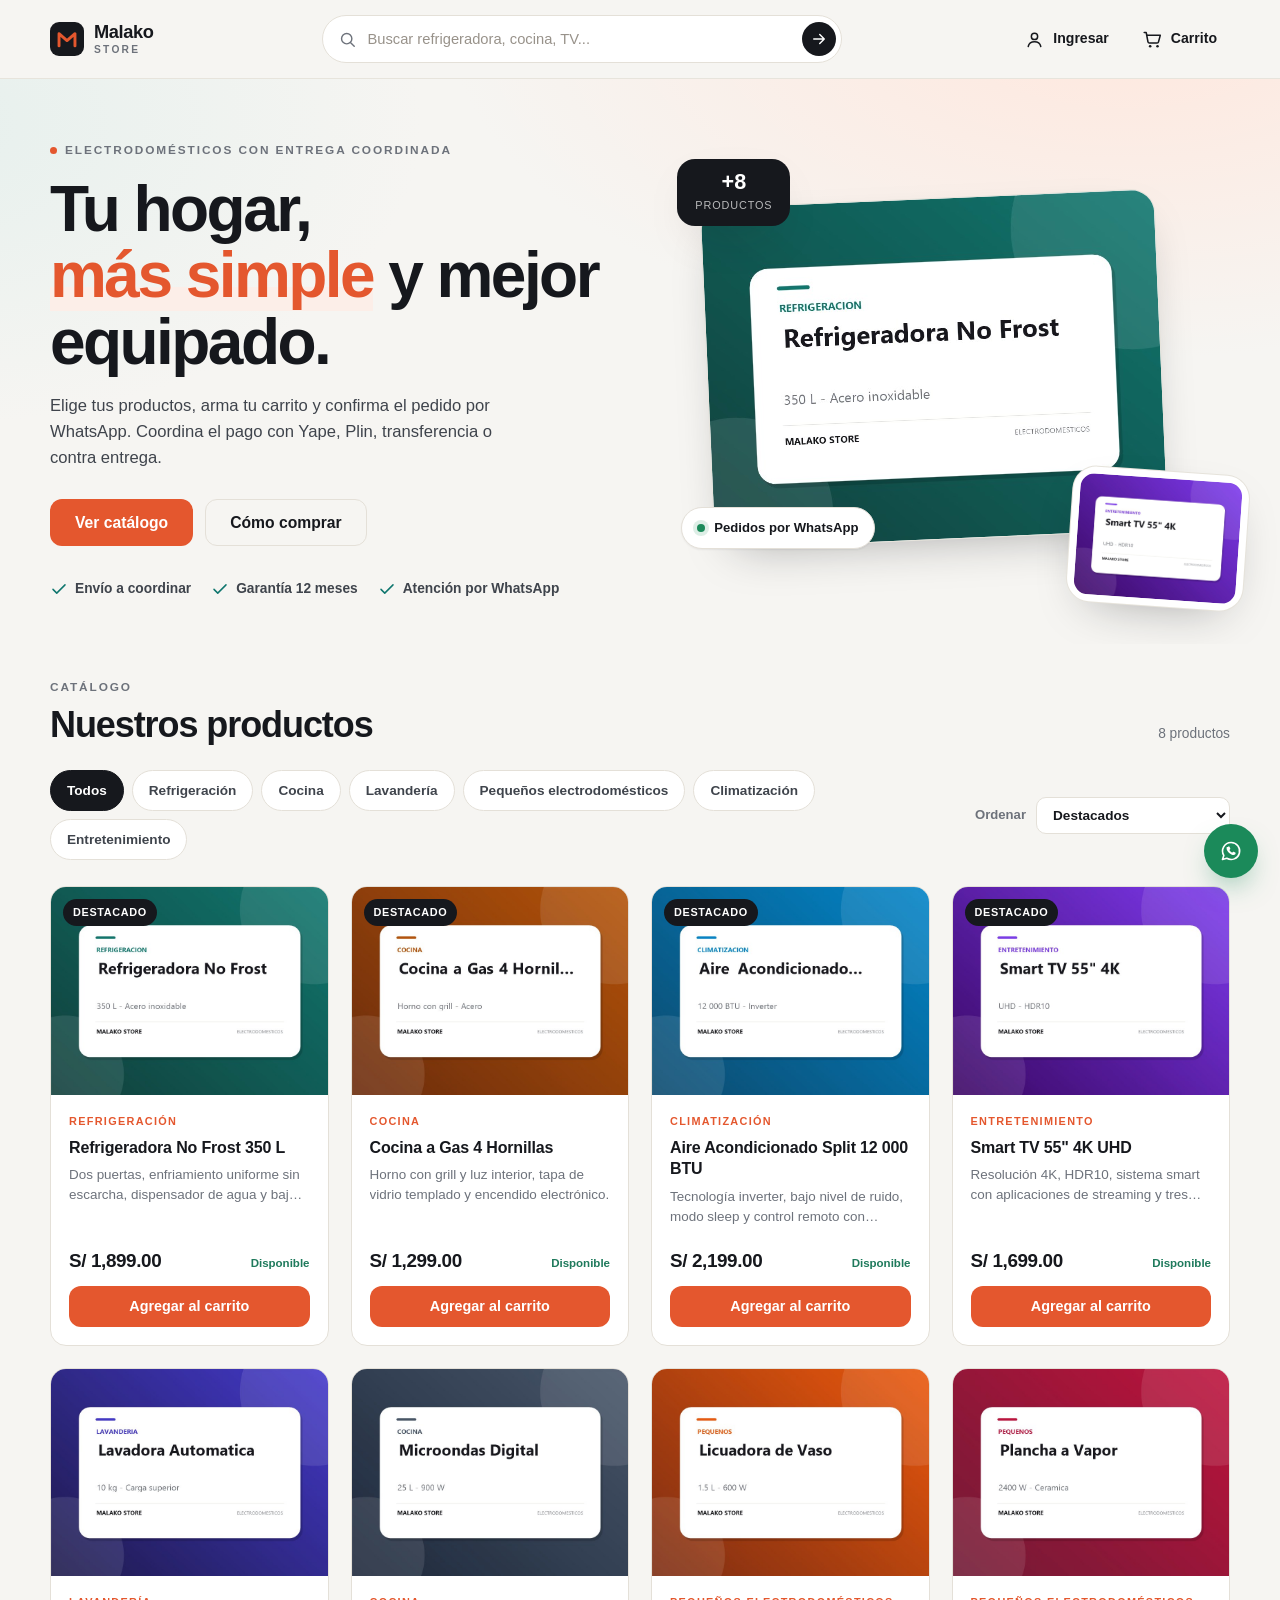
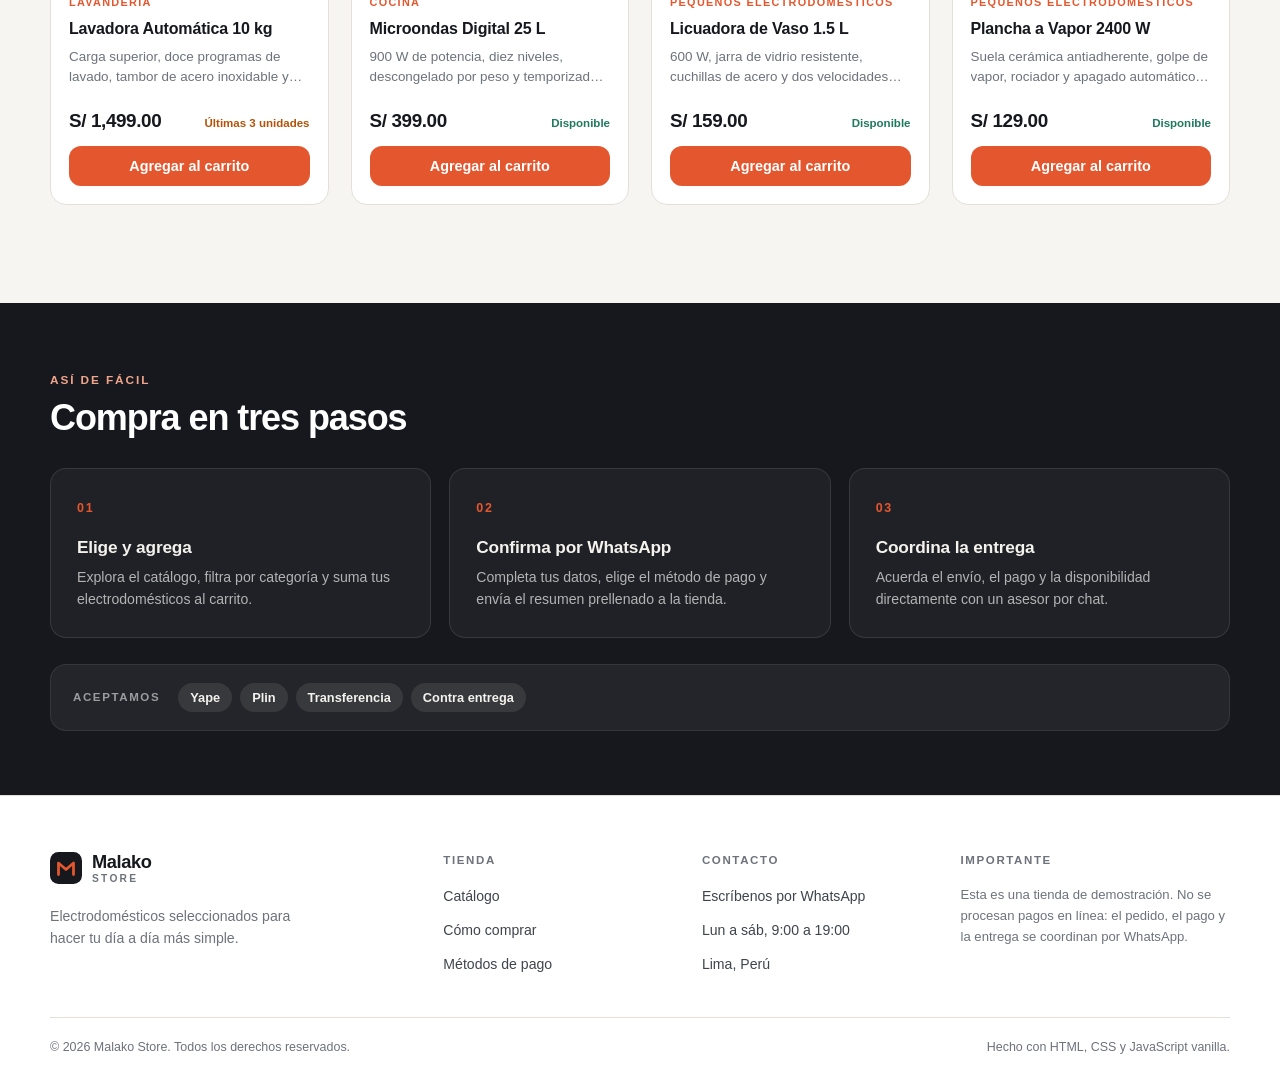
==== index.html @ 4472041f "Add files via upload" ====
<!DOCTYPE html>
<html lang="es">
<head>
  <meta charset="UTF-8">
  <meta name="viewport" content="width=device-width, initial-scale=1">
  <meta name="theme-color" content="#16181d">
  <meta name="description" content="Malako Store: electrodomésticos para tu hogar. Arma tu pedido y confirma por WhatsApp con Yape, Plin, transferencia o contra entrega.">
  <title>Malako Store | Electrodomésticos</title>
  <link rel="icon" href="favicon.svg" type="image/svg+xml">
  <link rel="stylesheet" href="style.css">
</head>
<body>
  <a class="skip-link" href="#catalogo">Saltar al catálogo</a>

  <header class="site-header">
    <div class="container header-inner">
      <a class="brand" href="./" aria-label="Malako Store, ir al inicio">
        <span class="brand-mark" aria-hidden="true">
          <svg viewBox="0 0 64 64" width="34" height="34">
            <rect width="64" height="64" rx="17" fill="currentColor"></rect>
            <path d="M17 45V22l15 13 15-13v23" fill="none" stroke="#e4572e" stroke-width="5.5" stroke-linecap="round" stroke-linejoin="round"></path>
          </svg>
        </span>
        <span class="brand-text"><strong>Malako</strong><small>Store</small></span>
      </a>

      <form class="search" id="search-form" role="search">
        <label class="sr-only" for="search-input">Buscar productos</label>
        <svg class="search-icon" viewBox="0 0 24 24" width="19" height="19" aria-hidden="true">
          <circle cx="11" cy="11" r="6.5" fill="none" stroke="currentColor" stroke-width="1.8"></circle>
          <path d="M16 16l4.5 4.5" fill="none" stroke="currentColor" stroke-width="1.8" stroke-linecap="round"></path>
        </svg>
        <input id="search-input" type="search" placeholder="Buscar refrigeradora, cocina, TV..." autocomplete="off">
        <button class="search-submit" type="submit" aria-label="Buscar">
          <svg viewBox="0 0 24 24" width="18" height="18" aria-hidden="true">
            <path d="M5 12h13M13 6l6 6-6 6" fill="none" stroke="currentColor" stroke-width="1.9" stroke-linecap="round" stroke-linejoin="round"></path>
          </svg>
        </button>
      </form>

      <div class="header-actions">
        <div class="user-area" id="user-area">
          <button class="icon-btn" id="user-btn" type="button" aria-haspopup="true" aria-expanded="false" aria-label="Iniciar sesión o registrarse">
            <svg viewBox="0 0 24 24" width="21" height="21" aria-hidden="true">
              <circle cx="12" cy="8.5" r="3.6" fill="none" stroke="currentColor" stroke-width="1.7"></circle>
              <path d="M4.8 20c.8-3.4 3.6-5.4 7.2-5.4S18.4 16.6 19.2 20" fill="none" stroke="currentColor" stroke-width="1.7" stroke-linecap="round"></path>
            </svg>
            <span class="header-label" id="user-label">Ingresar</span>
          </button>
          <div class="user-menu" id="user-menu" hidden>
            <p class="user-menu-name" id="user-menu-name"></p>
            <p class="user-menu-email" id="user-menu-email"></p>
            <button class="btn btn-ghost btn-sm btn-block" id="logout-btn" type="button">Cerrar sesión</button>
          </div>
        </div>

        <button class="icon-btn cart-btn" id="cart-btn" type="button" aria-controls="cart-drawer" aria-expanded="false" aria-label="Abrir carrito vacío">
          <svg viewBox="0 0 24 24" width="22" height="22" aria-hidden="true">
            <path d="M3.5 5h2.2l1.9 10.1a1.6 1.6 0 0 0 1.6 1.3h8.3a1.6 1.6 0 0 0 1.6-1.3L21 8H7" fill="none" stroke="currentColor" stroke-width="1.7" stroke-linecap="round" stroke-linejoin="round"></path>
            <circle cx="10" cy="20" r="1.4" fill="currentColor"></circle>
            <circle cx="18" cy="20" r="1.4" fill="currentColor"></circle>
          </svg>
          <span class="header-label">Carrito</span>
          <span class="cart-count" id="cart-count" hidden>0</span>
        </button>
      </div>
    </div>
  </header>

  <main>
    <section class="hero">
      <div class="container hero-inner">
        <div class="hero-copy">
          <p class="eyebrow"><span class="dot" aria-hidden="true"></span> Electrodomésticos con entrega coordinada</p>
          <h1>Tu hogar, <span class="accent-text">más simple</span> y mejor equipado.</h1>
          <p class="hero-text">Elige tus productos, arma tu carrito y confirma el pedido por WhatsApp. Coordina el pago con Yape, Plin, transferencia o contra entrega.</p>
          <div class="hero-actions">
            <a class="btn btn-primary btn-lg" href="#catalogo">Ver catálogo</a>
            <a class="btn btn-ghost btn-lg" href="#beneficios">Cómo comprar</a>
          </div>
          <ul class="hero-perks">
            <li>
              <svg viewBox="0 0 24 24" width="18" height="18" aria-hidden="true"><path d="M4 12.5l5 5L20 6.5" fill="none" stroke="currentColor" stroke-width="2" stroke-linecap="round" stroke-linejoin="round"></path></svg>
              Envío a coordinar
            </li>
            <li>
              <svg viewBox="0 0 24 24" width="18" height="18" aria-hidden="true"><path d="M4 12.5l5 5L20 6.5" fill="none" stroke="currentColor" stroke-width="2" stroke-linecap="round" stroke-linejoin="round"></path></svg>
              Garantía 12 meses
            </li>
            <li>
              <svg viewBox="0 0 24 24" width="18" height="18" aria-hidden="true"><path d="M4 12.5l5 5L20 6.5" fill="none" stroke="currentColor" stroke-width="2" stroke-linecap="round" stroke-linejoin="round"></path></svg>
              Atención por WhatsApp
            </li>
          </ul>
        </div>
        <div class="hero-media" aria-hidden="true">
          <div class="hero-card hero-card-main">
            <img src="assets/img/producto1.jpg" alt="" width="800" height="600" data-fallback>
          </div>
          <div class="hero-card hero-card-small">
            <img src="assets/img/producto7.jpg" alt="" width="800" height="600" data-fallback>
          </div>
          <div class="hero-badge"><strong>+8</strong><span>productos</span></div>
          <div class="hero-chip">
            <span class="hero-chip-dot"></span>
            Pedidos por WhatsApp
          </div>
        </div>
      </div>
    </section>

    <section class="catalog section" id="catalogo">
      <div class="container">
        <div class="section-head">
          <div>
            <p class="eyebrow">Catálogo</p>
            <h2>Nuestros productos</h2>
          </div>
          <p class="results-count" id="results-count" role="status" aria-live="polite"></p>
        </div>

        <div class="catalog-toolbar">
          <div class="chips" id="category-filters" role="group" aria-label="Filtrar por categoría"></div>
          <label class="sort-control" for="sort-select">
            <span>Ordenar</span>
            <select id="sort-select">
              <option value="destacado">Destacados</option>
              <option value="precio-asc">Precio: menor a mayor</option>
              <option value="precio-desc">Precio: mayor a menor</option>
              <option value="nombre">Nombre A-Z</option>
            </select>
          </label>
        </div>

        <div class="product-grid" id="product-grid" aria-busy="true"></div>

        <div class="empty-state" id="empty-catalog" hidden>
          <svg viewBox="0 0 24 24" width="34" height="34" aria-hidden="true">
            <circle cx="11" cy="11" r="6.5" fill="none" stroke="currentColor" stroke-width="1.6"></circle>
            <path d="M16 16l4.5 4.5" fill="none" stroke="currentColor" stroke-width="1.6" stroke-linecap="round"></path>
          </svg>
          <h3>No encontramos productos</h3>
          <p>Prueba con otra búsqueda o cambia de categoría.</p>
          <button class="btn btn-ghost" type="button" id="clear-filters">Limpiar filtros</button>
        </div>
      </div>
    </section>

    <section class="section benefits" id="beneficios">
      <div class="container">
        <div class="section-head">
          <div>
            <p class="eyebrow">Así de fácil</p>
            <h2>Compra en tres pasos</h2>
          </div>
        </div>
        <div class="benefit-grid">
          <article class="benefit-card">
            <span class="benefit-number">01</span>
            <h3>Elige y agrega</h3>
            <p>Explora el catálogo, filtra por categoría y suma tus electrodomésticos al carrito.</p>
          </article>
          <article class="benefit-card">
            <span class="benefit-number">02</span>
            <h3>Confirma por WhatsApp</h3>
            <p>Completa tus datos, elige el método de pago y envía el resumen prellenado a la tienda.</p>
          </article>
          <article class="benefit-card">
            <span class="benefit-number">03</span>
            <h3>Coordina la entrega</h3>
            <p>Acuerda el envío, el pago y la disponibilidad directamente con un asesor por chat.</p>
          </article>
        </div>
        <div class="payment-strip">
          <p>Aceptamos</p>
          <ul>
            <li>Yape</li>
            <li>Plin</li>
            <li>Transferencia</li>
            <li>Contra entrega</li>
          </ul>
        </div>
      </div>
    </section>
  </main>

  <footer class="site-footer">
    <div class="container footer-inner">
      <div class="footer-brand">
        <a class="brand brand-footer" href="./" aria-label="Malako Store, ir al inicio">
          <span class="brand-mark" aria-hidden="true">
            <svg viewBox="0 0 64 64" width="32" height="32">
              <rect width="64" height="64" rx="17" fill="currentColor"></rect>
              <path d="M17 45V22l15 13 15-13v23" fill="none" stroke="#e4572e" stroke-width="5.5" stroke-linecap="round" stroke-linejoin="round"></path>
            </svg>
          </span>
          <span class="brand-text"><strong>Malako</strong><small>Store</small></span>
        </a>
        <p>Electrodomésticos seleccionados para hacer tu día a día más simple.</p>
      </div>
      <div class="footer-col">
        <h3>Tienda</h3>
        <ul>
          <li><a href="#catalogo">Catálogo</a></li>
          <li><a href="#beneficios">Cómo comprar</a></li>
          <li><a href="#beneficios">Métodos de pago</a></li>
        </ul>
      </div>
      <div class="footer-col">
        <h3>Contacto</h3>
        <ul>
          <li><a id="wa-footer" href="#" target="_blank" rel="noopener noreferrer">Escríbenos por WhatsApp</a></li>
          <li><span>Lun a sáb, 9:00 a 19:00</span></li>
          <li><span>Lima, Perú</span></li>
        </ul>
      </div>
      <div class="footer-col footer-note">
        <h3>Importante</h3>
        <p>Esta es una tienda de demostración. No se procesan pagos en línea: el pedido, el pago y la entrega se coordinan por WhatsApp.</p>
      </div>
    </div>
    <div class="container footer-bottom">
      <p>© <span id="current-year">2026</span> Malako Store. Todos los derechos reservados.</p>
      <p>Hecho con HTML, CSS y JavaScript vanilla.</p>
    </div>
  </footer>

  <a class="whatsapp-fab" id="wa-fab" href="#" target="_blank" rel="noopener noreferrer" aria-label="Escribir a Malako Store por WhatsApp">
    <svg viewBox="0 0 24 24" width="24" height="24" aria-hidden="true">
      <path d="M12 3.5a8.5 8.5 0 0 0-7.2 12.9L3.5 20.5l4.3-1.2A8.5 8.5 0 1 0 12 3.5z" fill="none" stroke="currentColor" stroke-width="1.6" stroke-linejoin="round"></path>
      <path d="M8.8 8.1c.2-.5.5-.6.8-.6h.5c.2 0 .4 0 .5.4l.7 1.6c.1.3 0 .5-.2.7l-.5.5c-.2.2-.2.4-.1.6.5.9 1.3 1.7 2.3 2.2.2.1.4.1.6-.1l.5-.5c.2-.2.4-.3.7-.2l1.6.7c.3.1.4.3.4.5 0 .5-.2 1.3-.6 1.6-.4.4-1.2.7-2.4.4-1.6-.4-3.2-1.4-4.4-2.9-1-1.2-1.7-2.7-1.6-3.8 0-.5.1-.9.2-1.1z" fill="currentColor"></path>
    </svg>
  </a>

  <div class="overlay" id="cart-overlay" aria-hidden="true"></div>

  <aside class="drawer" id="cart-drawer" aria-hidden="true" aria-labelledby="cart-title">
    <div class="drawer-panel" role="dialog" aria-modal="true" aria-labelledby="cart-title">
      <header class="drawer-head">
        <div>
          <p class="eyebrow">Tu compra</p>
          <h2 id="cart-title">Carrito</h2>
        </div>
        <button class="icon-btn" id="cart-close" type="button" aria-label="Cerrar carrito">
          <svg viewBox="0 0 24 24" width="22" height="22" aria-hidden="true">
            <path d="M6 6l12 12M18 6L6 18" fill="none" stroke="currentColor" stroke-width="1.9" stroke-linecap="round"></path>
          </svg>
        </button>
      </header>
      <div class="drawer-body">
        <ul class="cart-items" id="cart-items"></ul>
        <div class="cart-empty" id="cart-empty" hidden>
          <svg viewBox="0 0 24 24" width="40" height="40" aria-hidden="true">
            <path d="M3.5 5h2.2l1.9 10.1a1.6 1.6 0 0 0 1.6 1.3h8.3a1.6 1.6 0 0 0 1.6-1.3L21 8H7" fill="none" stroke="currentColor" stroke-width="1.5" stroke-linecap="round" stroke-linejoin="round"></path>
            <circle cx="10" cy="20" r="1.3" fill="currentColor"></circle>
            <circle cx="18" cy="20" r="1.3" fill="currentColor"></circle>
          </svg>
          <h3>Tu carrito está vacío</h3>
          <p>Agrega productos del catálogo para comenzar tu pedido.</p>
          <button class="btn btn-ghost" id="cart-empty-cta" type="button">Explorar catálogo</button>
        </div>
      </div>
      <footer class="drawer-foot">
        <div class="total-row"><span>Subtotal</span><strong id="cart-subtotal">S/ 0.00</strong></div>
        <p class="helper">El envío se coordina por WhatsApp según tu distrito.</p>
        <button class="btn btn-primary btn-block" id="cart-checkout" type="button" disabled>Finalizar compra</button>
        <a class="whatsapp-note" id="cart-wa-link" href="#" target="_blank" rel="noopener noreferrer">¿Tienes dudas? Escríbenos por WhatsApp</a>
      </footer>
    </div>
  </aside>

  <div class="modal" id="auth-modal" aria-hidden="true">
    <div class="modal-card" role="dialog" aria-modal="true" aria-labelledby="auth-title">
      <button class="modal-close" id="auth-close" type="button" aria-label="Cerrar">
        <svg viewBox="0 0 24 24" width="20" height="20" aria-hidden="true">
          <path d="M6 6l12 12M18 6L6 18" fill="none" stroke="currentColor" stroke-width="1.9" stroke-linecap="round"></path>
        </svg>
      </button>
      <h2 class="modal-title" id="auth-title">Tu cuenta</h2>
      <p class="modal-subtitle">Ingresa para agilizar tus compras o crea una cuenta nueva. Los datos se guardan solo en este navegador.</p>

      <div class="auth-tabs" role="tablist" aria-label="Acceso a la cuenta">
        <button class="auth-tab is-active" id="tab-login" type="button" role="tab" aria-selected="true" aria-controls="login-panel" data-auth-tab="login">Iniciar sesión</button>
        <button class="auth-tab" id="tab-register" type="button" role="tab" aria-selected="false" aria-controls="register-panel" data-auth-tab="register" tabindex="-1">Crear cuenta</button>
      </div>

      <div class="auth-panel" id="login-panel" role="tabpanel" aria-labelledby="tab-login">
        <form class="form" id="login-form" novalidate>
          <div class="field">
            <label for="login-email">Correo electrónico</label>
            <input id="login-email" type="email" autocomplete="email" placeholder="tucorreo@ejemplo.com" required data-autofocus>
          </div>
          <div class="field">
            <label for="login-password">Contraseña</label>
            <input id="login-password" type="password" autocomplete="current-password" placeholder="Tu contraseña" required>
          </div>
          <p class="form-message" id="login-message" role="status"></p>
          <button class="btn btn-primary btn-block" type="submit">Ingresar</button>
        </form>
      </div>

      <div class="auth-panel" id="register-panel" role="tabpanel" aria-labelledby="tab-register" hidden>
        <form class="form" id="register-form" novalidate>
          <div class="field">
            <label for="reg-name">Nombre completo</label>
            <input id="reg-name" type="text" autocomplete="name" placeholder="María López" required minlength="3">
          </div>
          <div class="field">
            <label for="reg-email">Correo electrónico</label>
            <input id="reg-email" type="email" autocomplete="email" placeholder="tucorreo@ejemplo.com" required>
          </div>
          <div class="field-row">
            <div class="field">
              <label for="reg-password">Contraseña</label>
              <input id="reg-password" type="password" autocomplete="new-password" placeholder="Mínimo 6 caracteres" required minlength="6">
            </div>
            <div class="field">
              <label for="reg-password2">Repetir contraseña</label>
              <input id="reg-password2" type="password" autocomplete="new-password" placeholder="Repite la contraseña" required minlength="6">
            </div>
          </div>
          <p class="form-message" id="reg-message" role="status"></p>
          <button class="btn btn-primary btn-block" type="submit">Crear cuenta</button>
        </form>
      </div>

      <p class="modal-footnote">Cuenta de demostración: no uses contraseñas reales.</p>
    </div>
  </div>

  <div class="modal" id="checkout-modal" aria-hidden="true">
    <div class="modal-card modal-wide" role="dialog" aria-modal="true" aria-labelledby="checkout-title">
      <button class="modal-close" id="checkout-close" type="button" aria-label="Cerrar">
        <svg viewBox="0 0 24 24" width="20" height="20" aria-hidden="true">
          <path d="M6 6l12 12M18 6L6 18" fill="none" stroke="currentColor" stroke-width="1.9" stroke-linecap="round"></path>
        </svg>
      </button>
      <h2 class="modal-title" id="checkout-title">Finalizar compra</h2>
      <p class="modal-subtitle">Revisa tu pedido y completa tus datos. Al enviar, abriremos WhatsApp con el resumen prellenado para coordinar el pago y la entrega.</p>

      <div class="checkout-grid">
        <section class="checkout-summary" aria-labelledby="summary-title">
          <h3 id="summary-title">Resumen</h3>
          <ul class="summary-list" id="checkout-summary"></ul>
          <div class="total-row"><span>Total</span><strong id="checkout-total">S/ 0.00</strong></div>
          <p class="helper">Precios en soles. El envío se coordina por WhatsApp.</p>
          <div class="payment-box">
            <p>Métodos de pago disponibles</p>
            <ul>
              <li>Yape</li>
              <li>Plin</li>
              <li>Transferencia</li>
              <li>Contra entrega</li>
            </ul>
          </div>
        </section>

        <form class="form" id="checkout-form" novalidate>
          <div class="field">
            <label for="co-nombre">Nombre completo *</label>
            <input id="co-nombre" type="text" autocomplete="name" placeholder="María López" required minlength="3">
          </div>
          <div class="field">
            <label for="co-telefono">Teléfono / WhatsApp *</label>
            <input id="co-telefono" type="tel" autocomplete="tel" inputmode="tel" placeholder="987 654 321" required minlength="6" maxlength="20">
          </div>
          <div class="field-row">
            <div class="field">
              <label for="co-entrega">Entrega *</label>
              <select id="co-entrega" required>
                <option value="Delivery a domicilio">Delivery a domicilio</option>
                <option value="Recojo en tienda">Recojo en tienda</option>
              </select>
            </div>
            <div class="field">
              <label for="co-metodo">Método de pago *</label>
              <select id="co-metodo" required>
                <option value="Yape">Yape</option>
                <option value="Plin">Plin</option>
                <option value="Transferencia bancaria">Transferencia bancaria</option>
                <option value="Contra entrega">Contra entrega</option>
              </select>
            </div>
          </div>
          <div class="field" id="co-direccion-field">
            <label for="co-direccion">Dirección de entrega *</label>
            <input id="co-direccion" type="text" autocomplete="street-address" placeholder="Av. Ejemplo 123, distrito" required minlength="6">
          </div>
          <div class="field">
            <label for="co-notas">Notas para el pedido <span class="optional">(opcional)</span></label>
            <textarea id="co-notas" rows="2" maxlength="300" placeholder="Referencias, horario de entrega, etc."></textarea>
          </div>
          <p class="form-message" id="checkout-message" role="status"></p>
          <button class="btn btn-primary btn-block btn-wa" type="submit">
            <svg viewBox="0 0 24 24" width="20" height="20" aria-hidden="true">
              <path d="M12 3.5a8.5 8.5 0 0 0-7.2 12.9L3.5 20.5l4.3-1.2A8.5 8.5 0 1 0 12 3.5z" fill="none" stroke="currentColor" stroke-width="1.6" stroke-linejoin="round"></path>
              <path d="M8.8 8.1c.2-.5.5-.6.8-.6h.5c.2 0 .4 0 .5.4l.7 1.6c.1.3 0 .5-.2.7l-.5.5c-.2.2-.2.4-.1.6.5.9 1.3 1.7 2.3 2.2.2.1.4.1.6-.1l.5-.5c.2-.2.4-.3.7-.2l1.6.7c.3.1.4.3.4.5 0 .5-.2 1.3-.6 1.6-.4.4-1.2.7-2.4.4-1.6-.4-3.2-1.4-4.4-2.9-1-1.2-1.7-2.7-1.6-3.8 0-.5.1-.9.2-1.1z" fill="currentColor"></path>
            </svg>
            Enviar pedido por WhatsApp
          </button>
          <p class="helper helper-center">Serás redirigido a WhatsApp Web o a la app.</p>
        </form>
      </div>
    </div>
  </div>

  <div class="modal" id="wa-modal" aria-hidden="true">
    <div class="modal-card" role="dialog" aria-modal="true" aria-labelledby="wa-title">
      <button class="modal-close" id="wa-close" type="button" aria-label="Cerrar">
        <svg viewBox="0 0 24 24" width="20" height="20" aria-hidden="true">
          <path d="M6 6l12 12M18 6L6 18" fill="none" stroke="currentColor" stroke-width="1.9" stroke-linecap="round"></path>
        </svg>
      </button>
      <div class="wa-icon" aria-hidden="true">
        <svg viewBox="0 0 24 24" width="34" height="34">
          <path d="M12 3.5a8.5 8.5 0 0 0-7.2 12.9L3.5 20.5l4.3-1.2A8.5 8.5 0 1 0 12 3.5z" fill="none" stroke="currentColor" stroke-width="1.5" stroke-linejoin="round"></path>
          <path d="M8.8 8.1c.2-.5.5-.6.8-.6h.5c.2 0 .4 0 .5.4l.7 1.6c.1.3 0 .5-.2.7l-.5.5c-.2.2-.2.4-.1.6.5.9 1.3 1.7 2.3 2.2.2.1.4.1.6-.1l.5-.5c.2-.2.4-.3.7-.2l1.6.7c.3.1.4.3.4.5 0 .5-.2 1.3-.6 1.6-.4.4-1.2.7-2.4.4-1.6-.4-3.2-1.4-4.4-2.9-1-1.2-1.7-2.7-1.6-3.8 0-.5.1-.9.2-1.1z" fill="currentColor"></path>
        </svg>
      </div>
      <h2 class="modal-title" id="wa-title">Pedido listo para enviar</h2>
      <p class="modal-subtitle">Abrimos WhatsApp con el resumen de tu pedido <strong id="wa-code"></strong>. Si la ventana no se abrió, usa el botón inferior.</p>
      <a class="btn btn-primary btn-block" id="wa-open" href="#" target="_blank" rel="noopener noreferrer">Abrir WhatsApp</a>
      <button class="btn btn-ghost btn-block" id="wa-copy" type="button">Copiar resumen del pedido</button>
      <p class="helper helper-center">Envía el mensaje desde tu WhatsApp para que la tienda reciba el pedido.</p>
    </div>
  </div>

  <div class="toasts" id="toasts" aria-live="polite" aria-atomic="false"></div>

  <script src="db.js" defer></script>
  <script src="app.js" defer></script>
</body>
</html>
---- style.css ----
:root {
  --bg: #f6f5f2;
  --surface: #ffffff;
  --surface-2: #f1eee8;
  --ink: #16181d;
  --ink-soft: #3f444c;
  --muted: #6d727b;
  --line: #e4e0d8;
  --accent: #e4572e;
  --accent-strong: #c8451f;
  --accent-soft: #fceee8;
  --teal: #0f766e;
  --success: #1f7a5c;
  --warning: #b45309;
  --danger: #b42318;
  --wa: #1b8a5a;
  --wa-strong: #157a4d;
  --shadow-sm: 0 1px 2px rgba(22, 24, 29, 0.06), 0 10px 30px -22px rgba(22, 24, 29, 0.4);
  --shadow-md: 0 18px 50px -24px rgba(22, 24, 29, 0.4);
  --shadow-lg: 0 40px 90px -30px rgba(22, 24, 29, 0.5);
  --radius-sm: 10px;
  --radius: 16px;
  --radius-lg: 24px;
  --container: 1180px;
  --header-h: 78px;
  --font-sans: "Segoe UI", "Helvetica Neue", Arial, system-ui, -apple-system, sans-serif;
}

*,
*::before,
*::after {
  box-sizing: border-box;
}

[hidden] {
  display: none !important;
}

html {
  scroll-behavior: smooth;
  scroll-padding-top: calc(var(--header-h) + 20px);
}

body {
  margin: 0;
  font-family: var(--font-sans);
  color: var(--ink);
  background: var(--bg);
  line-height: 1.55;
  -webkit-font-smoothing: antialiased;
  text-rendering: optimizeLegibility;
}

body.no-scroll {
  overflow: hidden;
}

img {
  display: block;
  max-width: 100%;
}

img.is-fallback {
  object-fit: contain;
  padding: 18px;
  background: var(--surface-2);
}

h1,
h2,
h3,
p {
  margin: 0;
}

ul,
ol {
  margin: 0;
  padding: 0;
  list-style: none;
}

button,
input,
select,
textarea {
  font: inherit;
  color: inherit;
}

button {
  cursor: pointer;
}

a {
  color: inherit;
}

code {
  font-family: "Cascadia Code", Consolas, monospace;
  font-size: 0.88em;
  background: var(--surface-2);
  border: 1px solid var(--line);
  border-radius: 6px;
  padding: 1px 6px;
}

::selection {
  background: var(--accent);
  color: #fff;
}

:focus-visible {
  outline: 3px solid var(--accent);
  outline-offset: 2px;
}

.sr-only {
  position: absolute;
  width: 1px;
  height: 1px;
  padding: 0;
  margin: -1px;
  overflow: hidden;
  clip: rect(0 0 0 0);
  white-space: nowrap;
  border: 0;
}

.skip-link {
  position: absolute;
  top: -60px;
  left: 16px;
  z-index: 200;
  background: var(--ink);
  color: #fff;
  padding: 10px 16px;
  border-radius: 0 0 10px 10px;
  text-decoration: none;
  font-size: 0.9rem;
}

.skip-link:focus {
  top: 0;
}

.container {
  width: min(100% - 40px, var(--container));
  margin-inline: auto;
}

.eyebrow {
  display: inline-flex;
  align-items: center;
  gap: 8px;
  font-size: 0.74rem;
  font-weight: 700;
  letter-spacing: 0.16em;
  text-transform: uppercase;
  color: var(--muted);
}

.eyebrow .dot {
  width: 7px;
  height: 7px;
  border-radius: 50%;
  background: var(--accent);
}

.helper {
  font-size: 0.8rem;
  color: var(--muted);
}

.helper-center {
  text-align: center;
}

.section {
  padding: 68px 0;
}

.section-head {
  display: flex;
  align-items: flex-end;
  justify-content: space-between;
  gap: 20px;
}

.section-head h2 {
  font-size: clamp(1.7rem, 3vw, 2.25rem);
  letter-spacing: -0.03em;
  line-height: 1.1;
  margin-top: 6px;
}

.site-header {
  position: sticky;
  top: 0;
  z-index: 50;
  background: rgba(246, 245, 242, 0.88);
  backdrop-filter: blur(14px);
  -webkit-backdrop-filter: blur(14px);
  border-bottom: 1px solid rgba(228, 224, 216, 0.8);
}

.header-inner {
  display: grid;
  grid-template-columns: auto minmax(220px, 520px) auto;
  align-items: center;
  justify-content: space-between;
  gap: 24px;
  min-height: var(--header-h);
}

.brand {
  display: inline-flex;
  align-items: center;
  gap: 10px;
  text-decoration: none;
  color: var(--ink);
}

.brand-mark {
  display: inline-flex;
  color: var(--ink);
}

.brand-text {
  display: flex;
  flex-direction: column;
  line-height: 1;
}

.brand-text strong {
  font-size: 1.14rem;
  letter-spacing: -0.02em;
}

.brand-text small {
  margin-top: 3px;
  font-size: 0.64rem;
  font-weight: 600;
  letter-spacing: 0.22em;
  text-transform: uppercase;
  color: var(--muted);
}

.search {
  position: relative;
  display: flex;
  align-items: center;
  width: 100%;
}

.search-icon {
  position: absolute;
  left: 16px;
  color: var(--muted);
  pointer-events: none;
}

.search input {
  width: 100%;
  border: 1px solid var(--line);
  background: var(--surface);
  border-radius: 999px;
  padding: 12px 48px 12px 44px;
  font-size: 0.92rem;
  color: var(--ink);
  transition: border-color 0.2s ease, box-shadow 0.2s ease;
}

.search input::placeholder {
  color: #98928a;
}

.search input:focus {
  outline: none;
  border-color: var(--accent);
  box-shadow: 0 0 0 4px var(--accent-soft);
}

.search-submit {
  position: absolute;
  right: 6px;
  display: grid;
  place-items: center;
  width: 34px;
  height: 34px;
  border: 0;
  border-radius: 50%;
  background: var(--ink);
  color: #fff;
  transition: background 0.2s ease;
}

.search-submit:hover {
  background: var(--accent);
}

.header-actions {
  display: flex;
  align-items: center;
  gap: 6px;
}

.user-area {
  position: relative;
}

.icon-btn {
  display: inline-flex;
  align-items: center;
  gap: 8px;
  padding: 9px 12px;
  border: 1px solid transparent;
  border-radius: 12px;
  background: transparent;
  color: var(--ink);
  font-size: 0.88rem;
  font-weight: 600;
  transition: background 0.2s ease, border-color 0.2s ease;
}

.icon-btn:hover {
  background: var(--surface);
  border-color: var(--line);
}

.icon-btn.is-logged {
  color: var(--teal);
}

.cart-btn {
  position: relative;
}

.cart-count {
  position: absolute;
  top: 0;
  left: 26px;
  min-width: 20px;
  height: 20px;
  padding: 0 5px;
  border-radius: 999px;
  background: var(--accent);
  color: #fff;
  font-size: 0.7rem;
  font-weight: 700;
  display: grid;
  place-items: center;
  animation: pop 0.28s ease;
}

.user-menu {
  position: absolute;
  right: 0;
  top: calc(100% + 10px);
  width: 250px;
  padding: 16px;
  background: var(--surface);
  border: 1px solid var(--line);
  border-radius: 16px;
  box-shadow: var(--shadow-md);
  z-index: 60;
}

.user-menu-name {
  font-weight: 700;
  letter-spacing: -0.01em;
}

.user-menu-email {
  font-size: 0.8rem;
  color: var(--muted);
  margin: 2px 0 12px;
  word-break: break-all;
}

@keyframes pop {
  0% {
    transform: scale(0.6);
  }
  70% {
    transform: scale(1.12);
  }
  100% {
    transform: scale(1);
  }
}

.hero {
  position: relative;
  padding: 58px 0 44px;
  overflow: hidden;
  background:
    radial-gradient(1100px 560px at 88% -12%, #ffe7dd 0%, rgba(255, 231, 221, 0) 62%),
    radial-gradient(860px 520px at -6% 8%, #e6f0ed 0%, rgba(230, 240, 237, 0) 58%);
}

.hero-inner {
  display: grid;
  grid-template-columns: 1.02fr 0.98fr;
  align-items: center;
  gap: 48px;
}

.hero-copy h1 {
  font-size: clamp(2.35rem, 5.2vw, 4rem);
  line-height: 1.04;
  letter-spacing: -0.04em;
  margin: 14px 0 18px;
}

.accent-text {
  color: var(--accent);
  white-space: nowrap;
  background-image: linear-gradient(transparent 66%, var(--accent-soft) 66%);
  -webkit-box-decoration-break: clone;
  box-decoration-break: clone;
}

.hero-text {
  max-width: 52ch;
  font-size: 1.04rem;
  color: var(--ink-soft);
}

.hero-actions {
  display: flex;
  flex-wrap: wrap;
  gap: 12px;
  margin-top: 28px;
}

.hero-perks {
  display: flex;
  flex-wrap: wrap;
  gap: 12px 20px;
  margin-top: 32px;
}

.hero-perks li {
  display: inline-flex;
  align-items: center;
  gap: 7px;
  font-size: 0.86rem;
  font-weight: 600;
  color: var(--ink-soft);
}

.hero-perks svg {
  color: var(--teal);
}

.hero-media {
  position: relative;
  min-height: 430px;
  display: grid;
  place-items: center;
}

.hero-card {
  background: var(--surface);
  border: 1px solid rgba(228, 224, 216, 0.9);
  border-radius: var(--radius-lg);
  overflow: hidden;
  box-shadow: var(--shadow-md);
}

.hero-card img {
  width: 100%;
  height: auto;
  aspect-ratio: 4 / 3;
  object-fit: cover;
}

.hero-card-main {
  width: 82%;
  transform: translateX(-4%) rotate(-2.5deg);
}

.hero-card-small {
  position: absolute;
  right: -3%;
  bottom: -24px;
  width: 32%;
  padding: 7px;
  transform: rotate(4deg);
  animation: floaty 6s ease-in-out infinite;
}

.hero-card-small img {
  border-radius: 14px;
}

.hero-badge {
  position: absolute;
  top: 6px;
  left: 2px;
  display: flex;
  flex-direction: column;
  align-items: center;
  padding: 12px 18px;
  border-radius: 18px;
  background: var(--ink);
  color: #fff;
  box-shadow: var(--shadow-md);
}

.hero-badge strong {
  font-size: 1.35rem;
  line-height: 1;
}

.hero-badge span {
  font-size: 0.68rem;
  letter-spacing: 0.08em;
  text-transform: uppercase;
  color: rgba(255, 255, 255, 0.7);
  margin-top: 4px;
}

.hero-chip {
  position: absolute;
  left: 6px;
  bottom: 34px;
  display: inline-flex;
  align-items: center;
  gap: 9px;
  padding: 10px 15px;
  border-radius: 999px;
  background: var(--surface);
  border: 1px solid var(--line);
  box-shadow: var(--shadow-sm);
  font-size: 0.82rem;
  font-weight: 600;
}

.hero-chip-dot {
  width: 8px;
  height: 8px;
  border-radius: 50%;
  background: var(--wa);
  box-shadow: 0 0 0 4px rgba(27, 138, 90, 0.15);
}

@keyframes floaty {
  0%,
  100% {
    transform: translateY(0) rotate(4deg);
  }
  50% {
    transform: translateY(-9px) rotate(4deg);
  }
}

.catalog {
  padding-top: 30px;
}

.results-count {
  font-size: 0.86rem;
  color: var(--muted);
}

.catalog-toolbar {
  display: flex;
  align-items: center;
  justify-content: space-between;
  gap: 18px;
  margin: 26px 0 26px;
}

.chips {
  display: flex;
  flex-wrap: wrap;
  gap: 8px;
}

.chip {
  padding: 9px 16px;
  border: 1px solid var(--line);
  border-radius: 999px;
  background: var(--surface);
  color: var(--ink-soft);
  font-size: 0.85rem;
  font-weight: 600;
  transition: background 0.18s ease, color 0.18s ease, border-color 0.18s ease;
}

.chip:hover {
  border-color: var(--ink);
  color: var(--ink);
}

.chip.is-active {
  background: var(--ink);
  border-color: var(--ink);
  color: #fff;
}

.sort-control {
  display: inline-flex;
  align-items: center;
  gap: 10px;
  font-size: 0.82rem;
  font-weight: 600;
  color: var(--muted);
  white-space: nowrap;
}

.sort-control select {
  padding: 9px 12px;
  border: 1px solid var(--line);
  border-radius: 10px;
  background: var(--surface);
  color: var(--ink);
  font-size: 0.85rem;
  cursor: pointer;
}

.product-grid {
  display: grid;
  grid-template-columns: repeat(auto-fill, minmax(235px, 1fr));
  gap: 22px;
}

.product-card {
  display: flex;
  flex-direction: column;
  background: var(--surface);
  border: 1px solid var(--line);
  border-radius: var(--radius);
  overflow: hidden;
  transition: transform 0.24s ease, box-shadow 0.24s ease, border-color 0.24s ease;
}

.product-card:hover {
  transform: translateY(-4px);
  box-shadow: var(--shadow-md);
  border-color: transparent;
}

.product-media {
  position: relative;
  aspect-ratio: 4 / 3;
  overflow: hidden;
  background: var(--surface-2);
}

.product-media img {
  width: 100%;
  height: 100%;
  object-fit: cover;
  transition: transform 0.4s ease;
}

.product-card:hover .product-media img {
  transform: scale(1.04);
}

.product-tag {
  position: absolute;
  top: 12px;
  left: 12px;
  z-index: 1;
  padding: 5px 10px;
  border-radius: 999px;
  background: var(--ink);
  color: #fff;
  font-size: 0.68rem;
  font-weight: 700;
  letter-spacing: 0.06em;
  text-transform: uppercase;
}

.product-body {
  display: flex;
  flex-direction: column;
  gap: 7px;
  flex: 1;
  padding: 18px;
}

.product-category {
  font-size: 0.68rem;
  font-weight: 700;
  letter-spacing: 0.12em;
  text-transform: uppercase;
  color: var(--accent);
}

.product-name {
  font-size: 1rem;
  font-weight: 700;
  line-height: 1.35;
  letter-spacing: -0.01em;
}

.product-desc {
  font-size: 0.84rem;
  line-height: 1.5;
  color: var(--muted);
  display: -webkit-box;
  -webkit-line-clamp: 2;
  -webkit-box-orient: vertical;
  overflow: hidden;
}

.product-meta {
  display: flex;
  align-items: baseline;
  justify-content: space-between;
  gap: 8px;
  margin-top: auto;
  padding-top: 12px;
}

.product-price {
  font-size: 1.18rem;
  font-weight: 800;
  letter-spacing: -0.02em;
}

.product-stock {
  font-size: 0.72rem;
  font-weight: 700;
  color: var(--success);
}

.product-stock.is-low {
  color: var(--warning);
}

.product-card .btn-add {
  margin-top: 4px;
}

.btn {
  display: inline-flex;
  align-items: center;
  justify-content: center;
  gap: 9px;
  padding: 12px 18px;
  border: 1px solid transparent;
  border-radius: 12px;
  font-size: 0.9rem;
  font-weight: 700;
  line-height: 1;
  text-decoration: none;
  white-space: nowrap;
  transition: background 0.18s ease, color 0.18s ease, border-color 0.18s ease, transform 0.18s ease;
}

.btn:hover {
  transform: translateY(-1px);
}

.btn:active {
  transform: translateY(0);
}

.btn:disabled {
  opacity: 0.5;
  cursor: not-allowed;
  transform: none;
}

.btn-primary {
  background: var(--accent);
  color: #fff;
}

.btn-primary:hover {
  background: var(--accent-strong);
}

.btn-ghost {
  background: transparent;
  border-color: var(--line);
  color: var(--ink);
}

.btn-ghost:hover {
  background: var(--surface);
  border-color: var(--ink);
}

.btn-lg {
  padding: 15px 24px;
  font-size: 0.98rem;
}

.btn-sm {
  padding: 9px 14px;
  font-size: 0.8rem;
  border-radius: 9px;
}

.btn-block {
  width: 100%;
}

.btn-wa {
  background: var(--wa);
  color: #fff;
}

.btn-wa:hover {
  background: var(--wa-strong);
}

.empty-state {
  padding: 48px 24px;
  text-align: center;
  border: 1px dashed var(--line);
  border-radius: var(--radius);
  background: var(--surface);
  color: var(--muted);
}

.empty-state svg {
  color: var(--accent);
  margin: 0 auto 12px;
}

.empty-state h3 {
  font-size: 1.08rem;
  color: var(--ink);
}

.empty-state p {
  font-size: 0.9rem;
  margin: 4px 0 18px;
}

.benefits {
  background: var(--ink);
  color: #f4f2ed;
  padding: 64px 0;
  margin-top: 30px;
}

.benefits .eyebrow {
  color: #f0a58c;
}

.benefits h2 {
  color: #fff;
}

.benefit-grid {
  display: grid;
  grid-template-columns: repeat(3, minmax(0, 1fr));
  gap: 18px;
  margin-top: 30px;
}

.benefit-card {
  padding: 26px;
  border: 1px solid rgba(255, 255, 255, 0.1);
  border-radius: var(--radius);
  background: rgba(255, 255, 255, 0.045);
}

.benefit-number {
  display: inline-block;
  font-size: 0.78rem;
  font-weight: 800;
  letter-spacing: 0.14em;
  color: var(--accent);
  margin-bottom: 16px;
}

.benefit-card h3 {
  font-size: 1.08rem;
  letter-spacing: -0.01em;
  margin-bottom: 6px;
}

.benefit-card p {
  font-size: 0.88rem;
  color: rgba(255, 255, 255, 0.66);
}

.payment-strip {
  display: flex;
  align-items: center;
  gap: 18px;
  margin-top: 26px;
  padding: 18px 22px;
  border-radius: var(--radius);
  background: rgba(255, 255, 255, 0.06);
  border: 1px solid rgba(255, 255, 255, 0.08);
}

.payment-strip p {
  font-size: 0.72rem;
  font-weight: 700;
  letter-spacing: 0.14em;
  text-transform: uppercase;
  color: rgba(255, 255, 255, 0.55);
}

.payment-strip ul {
  display: flex;
  flex-wrap: wrap;
  gap: 8px;
}

.payment-strip li {
  padding: 5px 12px;
  border-radius: 999px;
  background: rgba(255, 255, 255, 0.09);
  font-size: 0.8rem;
  font-weight: 600;
}

.site-footer {
  background: var(--surface);
  border-top: 1px solid var(--line);
  padding: 56px 0 24px;
}

.footer-inner {
  display: grid;
  grid-template-columns: 1.6fr 1fr 1fr 1.2fr;
  gap: 34px;
}

.footer-brand p {
  max-width: 34ch;
  margin-top: 14px;
  font-size: 0.88rem;
  color: var(--muted);
}

.footer-col h3 {
  font-size: 0.72rem;
  font-weight: 700;
  letter-spacing: 0.14em;
  text-transform: uppercase;
  color: var(--muted);
  margin-bottom: 14px;
}

.footer-col ul {
  display: flex;
  flex-direction: column;
  gap: 9px;
}

.footer-col a,
.footer-col span {
  font-size: 0.88rem;
  color: var(--ink-soft);
  text-decoration: none;
}

.footer-col a:hover {
  color: var(--accent);
}

.footer-note p {
  font-size: 0.82rem;
  color: var(--muted);
  line-height: 1.6;
}

.footer-bottom {
  display: flex;
  align-items: center;
  justify-content: space-between;
  gap: 10px;
  margin-top: 40px;
  padding-top: 20px;
  border-top: 1px solid var(--line);
  font-size: 0.78rem;
  color: var(--muted);
}

.whatsapp-fab {
  position: fixed;
  right: 22px;
  bottom: 22px;
  z-index: 40;
  display: grid;
  place-items: center;
  width: 54px;
  height: 54px;
  border-radius: 50%;
  background: var(--wa);
  color: #fff;
  box-shadow: 0 14px 30px -12px rgba(27, 138, 90, 0.7);
  transition: transform 0.18s ease, background 0.18s ease;
}

.whatsapp-fab:hover {
  transform: translateY(-2px) scale(1.04);
  background: var(--wa-strong);
}

.overlay {
  position: fixed;
  inset: 0;
  z-index: 70;
  background: rgba(12, 14, 17, 0.45);
  opacity: 0;
  visibility: hidden;
  transition: opacity 0.25s ease, visibility 0.25s ease;
}

.overlay.is-open {
  opacity: 1;
  visibility: visible;
}

.drawer {
  position: fixed;
  inset: 0;
  z-index: 80;
  display: flex;
  justify-content: flex-end;
  visibility: hidden;
  pointer-events: none;
}

.drawer.is-open {
  visibility: visible;
}

.drawer-panel {
  display: flex;
  flex-direction: column;
  width: min(430px, 100%);
  height: 100%;
  background: var(--surface);
  box-shadow: var(--shadow-lg);
  transform: translateX(100%);
  transition: transform 0.3s cubic-bezier(0.4, 0, 0.2, 1);
}

.drawer.is-open .drawer-panel {
  transform: translateX(0);
  pointer-events: auto;
}

.drawer-head {
  display: flex;
  align-items: center;
  justify-content: space-between;
  gap: 16px;
  padding: 18px 22px;
  border-bottom: 1px solid var(--line);
}

.drawer-head h2 {
  font-size: 1.3rem;
  letter-spacing: -0.02em;
  margin-top: 2px;
}

.drawer-body {
  flex: 1;
  overflow-y: auto;
  padding: 18px 22px;
}

.cart-items {
  display: flex;
  flex-direction: column;
  gap: 16px;
}

.cart-line {
  display: grid;
  grid-template-columns: 72px minmax(0, 1fr) auto;
  gap: 14px;
  align-items: start;
  padding-bottom: 16px;
  border-bottom: 1px solid var(--line);
}

.cart-line:last-child {
  border-bottom: 0;
  padding-bottom: 0;
}

.cart-thumb {
  width: 72px;
  height: 72px;
  border-radius: 12px;
  border: 1px solid var(--line);
  object-fit: cover;
  background: var(--surface-2);
}

.cart-line-name {
  font-size: 0.9rem;
  font-weight: 700;
  line-height: 1.3;
}

.cart-line-price {
  font-size: 0.78rem;
  color: var(--muted);
  margin-top: 3px;
}

.qty-control {
  display: inline-flex;
  align-items: center;
  margin-top: 10px;
  border: 1px solid var(--line);
  border-radius: 999px;
  overflow: hidden;
}

.qty-btn {
  width: 30px;
  height: 30px;
  border: 0;
  background: var(--surface);
  font-size: 1rem;
  line-height: 1;
  color: var(--ink);
  transition: background 0.15s ease;
}

.qty-btn:hover {
  background: var(--surface-2);
}

.qty-value {
  min-width: 30px;
  text-align: center;
  font-size: 0.82rem;
  font-weight: 700;
}

.cart-line-side {
  display: flex;
  flex-direction: column;
  align-items: flex-end;
  gap: 8px;
}

.cart-line-total {
  font-size: 0.9rem;
  font-weight: 800;
  white-space: nowrap;
}

.link-btn {
  border: 0;
  background: none;
  padding: 0;
  font-size: 0.76rem;
  font-weight: 600;
  color: var(--danger);
  text-decoration: underline;
  text-underline-offset: 2px;
}

.cart-empty {
  text-align: center;
  padding: 46px 10px;
  color: var(--muted);
}

.cart-empty svg {
  color: var(--muted);
  margin: 0 auto 12px;
}

.cart-empty h3 {
  font-size: 1.04rem;
  color: var(--ink);
}

.cart-empty p {
  font-size: 0.88rem;
  margin: 4px 0 18px;
}

.drawer-foot {
  padding: 18px 22px 20px;
  border-top: 1px solid var(--line);
  background: var(--surface);
}

.total-row {
  display: flex;
  align-items: baseline;
  justify-content: space-between;
  gap: 12px;
  margin-bottom: 8px;
  font-size: 0.92rem;
  font-weight: 600;
}

.total-row strong {
  font-size: 1.4rem;
  font-weight: 800;
  letter-spacing: -0.02em;
}

.drawer-foot .helper {
  margin-bottom: 14px;
}

.whatsapp-note {
  display: block;
  margin-top: 12px;
  text-align: center;
  font-size: 0.8rem;
  color: var(--muted);
  text-decoration: underline;
  text-underline-offset: 3px;
}

.whatsapp-note:hover {
  color: var(--wa);
}

.modal {
  position: fixed;
  inset: 0;
  z-index: 90;
  display: flex;
  align-items: center;
  justify-content: center;
  padding: 24px;
  background: rgba(12, 14, 17, 0.5);
  backdrop-filter: blur(3px);
  -webkit-backdrop-filter: blur(3px);
  opacity: 0;
  visibility: hidden;
  pointer-events: none;
  transition: opacity 0.22s ease, visibility 0.22s ease;
}

.modal.is-open {
  opacity: 1;
  visibility: visible;
  pointer-events: auto;
}

.modal-card {
  position: relative;
  width: min(460px, 100%);
  max-height: calc(100vh - 48px);
  overflow-y: auto;
  padding: 30px;
  background: var(--surface);
  border-radius: 22px;
  box-shadow: var(--shadow-lg);
  transform: translateY(14px) scale(0.98);
  transition: transform 0.25s ease;
}

.modal.is-open .modal-card {
  transform: translateY(0) scale(1);
}

.modal-wide {
  width: min(920px, 100%);
}

.modal-close {
  position: absolute;
  top: 14px;
  right: 14px;
  display: grid;
  place-items: center;
  width: 36px;
  height: 36px;
  border: 0;
  border-radius: 50%;
  background: var(--surface-2);
  color: var(--ink);
  transition: background 0.18s ease;
}

.modal-close:hover {
  background: var(--line);
}

.modal-title {
  font-size: 1.5rem;
  letter-spacing: -0.03em;
  line-height: 1.15;
  padding-right: 34px;
}

.modal-subtitle {
  margin: 8px 0 20px;
  font-size: 0.9rem;
  color: var(--muted);
}

.modal-footnote {
  margin-top: 18px;
  text-align: center;
  font-size: 0.74rem;
  color: var(--muted);
}

.auth-tabs {
  display: grid;
  grid-template-columns: 1fr 1fr;
  gap: 4px;
  padding: 4px;
  margin-bottom: 20px;
  border-radius: 12px;
  background: var(--surface-2);
}

.auth-tab {
  padding: 10px;
  border: 0;
  border-radius: 9px;
  background: transparent;
  font-size: 0.85rem;
  font-weight: 700;
  color: var(--muted);
  transition: background 0.18s ease, color 0.18s ease;
}

.auth-tab.is-active {
  background: var(--surface);
  color: var(--ink);
  box-shadow: var(--shadow-sm);
}

.form {
  display: flex;
  flex-direction: column;
  gap: 14px;
}

.field {
  display: flex;
  flex-direction: column;
  gap: 6px;
  min-width: 0;
}

.field label {
  font-size: 0.82rem;
  font-weight: 600;
  color: var(--ink-soft);
}

.field input,
.field select,
.field textarea {
  width: 100%;
  padding: 11px 13px;
  border: 1px solid var(--line);
  border-radius: 10px;
  background: var(--surface);
  font-size: 0.92rem;
  color: var(--ink);
  transition: border-color 0.18s ease, box-shadow 0.18s ease;
}

.field textarea {
  resize: vertical;
  min-height: 66px;
}

.field input::placeholder,
.field textarea::placeholder {
  color: #a09a92;
}

.field input:focus,
.field select:focus,
.field textarea:focus {
  outline: none;
  border-color: var(--accent);
  box-shadow: 0 0 0 4px var(--accent-soft);
}

.field-row {
  display: grid;
  grid-template-columns: 1fr 1fr;
  gap: 12px;
}

.optional {
  font-weight: 400;
  color: var(--muted);
}

.form-message {
  font-size: 0.82rem;
  font-weight: 600;
  color: var(--danger);
  line-height: 1.4;
}

.form-message:empty {
  display: none;
}

.checkout-grid {
  display: grid;
  grid-template-columns: 0.85fr 1.15fr;
  gap: 28px;
  align-items: start;
}

.checkout-summary {
  padding: 18px;
  border: 1px solid var(--line);
  border-radius: var(--radius);
  background: var(--surface-2);
}

.checkout-summary h3 {
  font-size: 0.78rem;
  font-weight: 700;
  letter-spacing: 0.12em;
  text-transform: uppercase;
  color: var(--muted);
}

.summary-list {
  display: flex;
  flex-direction: column;
  gap: 10px;
  margin: 14px 0;
}

.summary-list li {
  display: flex;
  align-items: flex-start;
  justify-content: space-between;
  gap: 12px;
  padding-bottom: 10px;
  border-bottom: 1px dashed var(--line);
  font-size: 0.85rem;
}

.summary-list li:last-child {
  border-bottom: 0;
  padding-bottom: 0;
}

.summary-list strong {
  white-space: nowrap;
}

.summary-qty {
  color: var(--muted);
  font-weight: 600;
}

.checkout-summary .helper {
  font-size: 0.76rem;
}

.payment-box {
  margin-top: 18px;
  padding-top: 16px;
  border-top: 1px solid var(--line);
}

.payment-box p {
  font-size: 0.7rem;
  font-weight: 700;
  letter-spacing: 0.1em;
  text-transform: uppercase;
  color: var(--muted);
}

.payment-box ul {
  display: flex;
  flex-wrap: wrap;
  gap: 6px;
  margin-top: 8px;
}

.payment-box li {
  padding: 4px 10px;
  border: 1px solid var(--line);
  border-radius: 999px;
  background: var(--surface);
  font-size: 0.72rem;
  font-weight: 600;
}

.wa-icon {
  display: grid;
  place-items: center;
  width: 64px;
  height: 64px;
  margin-bottom: 16px;
  border-radius: 50%;
  background: #e7f6ee;
  color: var(--wa);
}

#wa-modal .btn {
  margin-top: 10px;
}

.toasts {
  position: fixed;
  left: 50%;
  bottom: 88px;
  z-index: 75;
  display: flex;
  flex-direction: column;
  align-items: center;
  gap: 8px;
  width: min(92vw, 420px);
  transform: translateX(-50%);
  pointer-events: none;
}

.toast {
  width: 100%;
  padding: 12px 16px;
  border-radius: 12px;
  background: var(--ink);
  color: #fff;
  font-size: 0.85rem;
  box-shadow: var(--shadow-md);
  opacity: 0;
  transform: translateY(10px);
  transition: opacity 0.2s ease, transform 0.2s ease;
}

.toast.is-visible {
  opacity: 1;
  transform: translateY(0);
}

.toast-success {
  border-left: 4px solid #4ade80;
}

.toast-error {
  border-left: 4px solid #f87171;
}

@media (max-width: 1024px) {
  .header-inner {
    gap: 16px;
  }

  .hero-inner {
    gap: 32px;
  }

  .footer-inner {
    grid-template-columns: 1.4fr 1fr 1fr;
  }

  .footer-note {
    grid-column: 1 / -1;
  }
}

@media (max-width: 900px) {
  .header-inner {
    grid-template-columns: 1fr auto;
    gap: 10px 16px;
    padding-block: 12px;
  }

  .search {
    grid-column: 1 / -1;
    grid-row: 2;
    max-width: none;
  }

  .hero-inner {
    grid-template-columns: 1fr;
  }

  .hero-media {
    min-height: 360px;
    max-width: 560px;
    width: 100%;
    margin-inline: auto;
  }

  .hero-card-main {
    width: 76%;
  }

  .hero-card-small {
    width: 32%;
  }
}

@media (max-width: 768px) {
  .section {
    padding: 48px 0;
  }

  .hero {
    padding-top: 38px;
  }

  .section-head {
    flex-direction: column;
    align-items: flex-start;
    gap: 8px;
  }

  .catalog-toolbar {
    flex-direction: column;
    align-items: stretch;
  }

  .sort-control {
    justify-content: space-between;
  }

  .sort-control select {
    flex: 1;
    max-width: 260px;
  }

  .benefit-grid {
    grid-template-columns: 1fr;
  }

  .benefits {
    padding: 48px 0;
  }

  .payment-strip {
    flex-direction: column;
    align-items: flex-start;
    gap: 10px;
  }

  .footer-inner {
    grid-template-columns: 1fr 1fr;
    gap: 28px;
  }

  .footer-brand {
    grid-column: 1 / -1;
  }

  .footer-note {
    grid-column: 1 / -1;
  }

  .modal {
    padding: 14px;
  }

  .modal-card {
    padding: 24px 20px;
    max-height: calc(100vh - 28px);
  }

  .checkout-grid {
    grid-template-columns: 1fr;
    gap: 20px;
  }
}

@media (max-width: 640px) {
  .container {
    width: calc(100% - 32px);
  }

  .header-label {
    display: none;
  }

  .icon-btn {
    padding: 9px 10px;
  }

  .header-actions {
    gap: 2px;
  }

  .user-menu {
    right: -56px;
    width: 230px;
  }

  .hero-copy h1 {
    font-size: clamp(2rem, 10vw, 2.7rem);
  }

  .hero-text {
    font-size: 0.96rem;
  }

  .hero-actions .btn {
    flex: 1;
    padding-inline: 12px;
  }

  .hero-media {
    min-height: 300px;
  }

  .hero-badge {
    padding: 10px 14px;
  }

  .hero-chip {
    bottom: 10px;
  }

  .product-grid {
    grid-template-columns: repeat(2, minmax(0, 1fr));
    gap: 14px;
  }

  .product-body {
    padding: 14px;
  }

  .product-name {
    font-size: 0.92rem;
  }

  .product-desc {
    font-size: 0.79rem;
  }

  .product-price {
    font-size: 1.04rem;
  }

  .product-stock {
    font-size: 0.66rem;
  }

  .product-card .btn-add {
    font-size: 0.78rem;
    padding: 10px;
  }

  .field-row {
    grid-template-columns: 1fr;
  }

  .cart-line {
    grid-template-columns: 60px minmax(0, 1fr);
  }

  .cart-thumb {
    width: 60px;
    height: 60px;
  }

  .cart-line-side {
    grid-column: 2;
    flex-direction: row;
    align-items: center;
    justify-content: space-between;
    width: 100%;
  }

  .footer-bottom {
    flex-direction: column;
    align-items: flex-start;
    gap: 6px;
  }

  .modal-title {
    font-size: 1.3rem;
  }

  .whatsapp-fab {
    right: 14px;
    bottom: 14px;
    width: 50px;
    height: 50px;
  }

  .toasts {
    bottom: 76px;
  }
}

@media (max-width: 420px) {
  .brand-text small {
    display: none;
  }

  .hero-card-main {
    width: 88%;
  }

  .hero-card-small {
    width: 36%;
    bottom: -14px;
  }

  .hero-badge {
    top: -2px;
    left: -4px;
  }

  .product-category {
    font-size: 0.63rem;
    letter-spacing: 0.08em;
  }

  .product-card .btn-add {
    font-size: 0.72rem;
    padding: 9px 6px;
  }

  .product-body {
    gap: 6px;
    padding: 12px;
  }

  .footer-inner {
    grid-template-columns: 1fr;
  }

  .chips {
    gap: 6px;
  }

  .chip {
    padding: 8px 12px;
    font-size: 0.8rem;
  }
}

@media (prefers-reduced-motion: reduce) {
  *,
  *::before,
  *::after {
    animation-duration: 0.01ms !important;
    animation-iteration-count: 1 !important;
    transition-duration: 0.01ms !important;
    scroll-behavior: auto !important;
  }
}
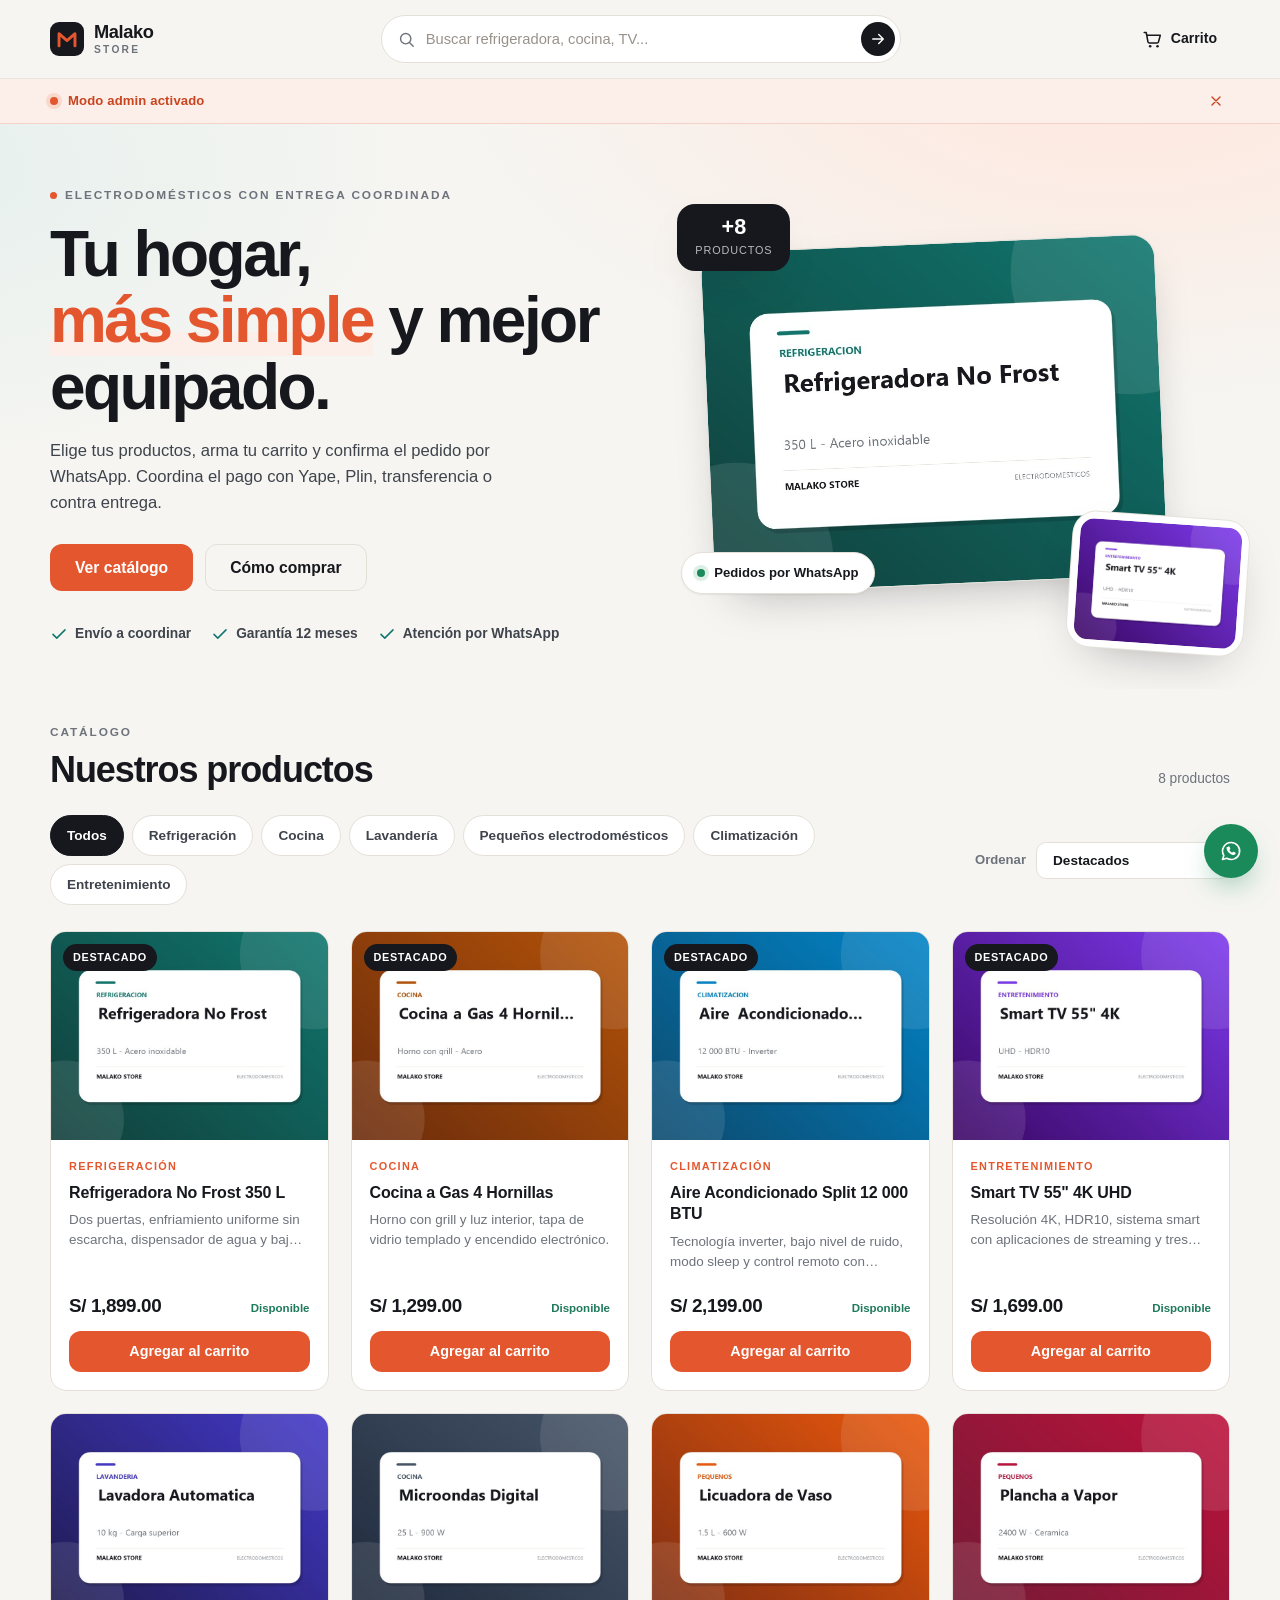
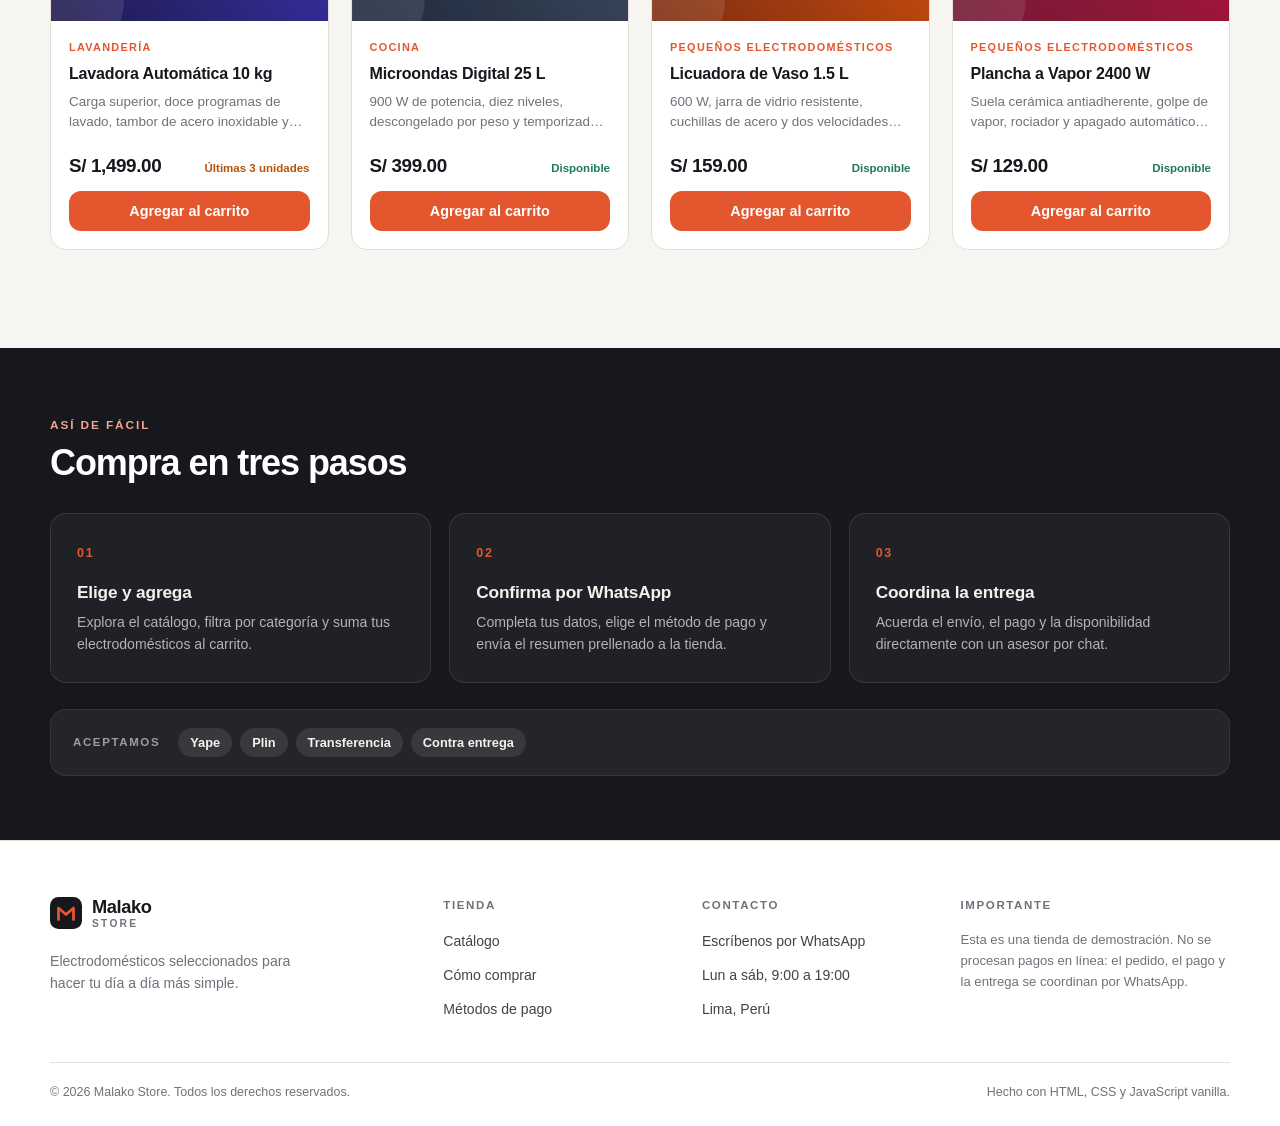
==== commit 0f5727df: "Add files via upload" ====
--- a/index.html
+++ b/index.html
@@ -39,21 +39,6 @@
       </form>
 
       <div class="header-actions">
-        <div class="user-area" id="user-area">
-          <button class="icon-btn" id="user-btn" type="button" aria-haspopup="true" aria-expanded="false" aria-label="Iniciar sesión o registrarse">
-            <svg viewBox="0 0 24 24" width="21" height="21" aria-hidden="true">
-              <circle cx="12" cy="8.5" r="3.6" fill="none" stroke="currentColor" stroke-width="1.7"></circle>
-              <path d="M4.8 20c.8-3.4 3.6-5.4 7.2-5.4S18.4 16.6 19.2 20" fill="none" stroke="currentColor" stroke-width="1.7" stroke-linecap="round"></path>
-            </svg>
-            <span class="header-label" id="user-label">Ingresar</span>
-          </button>
-          <div class="user-menu" id="user-menu" hidden>
-            <p class="user-menu-name" id="user-menu-name"></p>
-            <p class="user-menu-email" id="user-menu-email"></p>
-            <button class="btn btn-ghost btn-sm btn-block" id="logout-btn" type="button">Cerrar sesión</button>
-          </div>
-        </div>
-
         <button class="icon-btn cart-btn" id="cart-btn" type="button" aria-controls="cart-drawer" aria-expanded="false" aria-label="Abrir carrito vacío">
           <svg viewBox="0 0 24 24" width="22" height="22" aria-hidden="true">
             <path d="M3.5 5h2.2l1.9 10.1a1.6 1.6 0 0 0 1.6 1.3h8.3a1.6 1.6 0 0 0 1.6-1.3L21 8H7" fill="none" stroke="currentColor" stroke-width="1.7" stroke-linecap="round" stroke-linejoin="round"></path>
@@ -66,6 +51,18 @@
       </div>
     </div>
   </header>
+
+  <div class="admin-notice" id="admin-mode-notice" role="status" aria-live="polite" hidden>
+    <div class="container admin-notice-inner">
+      <span class="admin-notice-dot" aria-hidden="true"></span>
+      <span>Modo admin activado</span>
+      <button class="admin-notice-close" id="admin-mode-close" type="button" aria-label="Cerrar aviso de modo administrador">
+        <svg viewBox="0 0 24 24" width="16" height="16" aria-hidden="true">
+          <path d="M6 6l12 12M18 6L6 18" fill="none" stroke="currentColor" stroke-width="2" stroke-linecap="round"></path>
+        </svg>
+      </button>
+    </div>
+  </div>
 
   <main>
     <section class="hero">
@@ -268,65 +265,6 @@
       </footer>
     </div>
   </aside>
-
-  <div class="modal" id="auth-modal" aria-hidden="true">
-    <div class="modal-card" role="dialog" aria-modal="true" aria-labelledby="auth-title">
-      <button class="modal-close" id="auth-close" type="button" aria-label="Cerrar">
-        <svg viewBox="0 0 24 24" width="20" height="20" aria-hidden="true">
-          <path d="M6 6l12 12M18 6L6 18" fill="none" stroke="currentColor" stroke-width="1.9" stroke-linecap="round"></path>
-        </svg>
-      </button>
-      <h2 class="modal-title" id="auth-title">Tu cuenta</h2>
-      <p class="modal-subtitle">Ingresa para agilizar tus compras o crea una cuenta nueva. Los datos se guardan solo en este navegador.</p>
-
-      <div class="auth-tabs" role="tablist" aria-label="Acceso a la cuenta">
-        <button class="auth-tab is-active" id="tab-login" type="button" role="tab" aria-selected="true" aria-controls="login-panel" data-auth-tab="login">Iniciar sesión</button>
-        <button class="auth-tab" id="tab-register" type="button" role="tab" aria-selected="false" aria-controls="register-panel" data-auth-tab="register" tabindex="-1">Crear cuenta</button>
-      </div>
-
-      <div class="auth-panel" id="login-panel" role="tabpanel" aria-labelledby="tab-login">
-        <form class="form" id="login-form" novalidate>
-          <div class="field">
-            <label for="login-email">Correo electrónico</label>
-            <input id="login-email" type="email" autocomplete="email" placeholder="tucorreo@ejemplo.com" required data-autofocus>
-          </div>
-          <div class="field">
-            <label for="login-password">Contraseña</label>
-            <input id="login-password" type="password" autocomplete="current-password" placeholder="Tu contraseña" required>
-          </div>
-          <p class="form-message" id="login-message" role="status"></p>
-          <button class="btn btn-primary btn-block" type="submit">Ingresar</button>
-        </form>
-      </div>
-
-      <div class="auth-panel" id="register-panel" role="tabpanel" aria-labelledby="tab-register" hidden>
-        <form class="form" id="register-form" novalidate>
-          <div class="field">
-            <label for="reg-name">Nombre completo</label>
-            <input id="reg-name" type="text" autocomplete="name" placeholder="María López" required minlength="3">
-          </div>
-          <div class="field">
-            <label for="reg-email">Correo electrónico</label>
-            <input id="reg-email" type="email" autocomplete="email" placeholder="tucorreo@ejemplo.com" required>
-          </div>
-          <div class="field-row">
-            <div class="field">
-              <label for="reg-password">Contraseña</label>
-              <input id="reg-password" type="password" autocomplete="new-password" placeholder="Mínimo 6 caracteres" required minlength="6">
-            </div>
-            <div class="field">
-              <label for="reg-password2">Repetir contraseña</label>
-              <input id="reg-password2" type="password" autocomplete="new-password" placeholder="Repite la contraseña" required minlength="6">
-            </div>
-          </div>
-          <p class="form-message" id="reg-message" role="status"></p>
-          <button class="btn btn-primary btn-block" type="submit">Crear cuenta</button>
-        </form>
-      </div>
-
-      <p class="modal-footnote">Cuenta de demostración: no uses contraseñas reales.</p>
-    </div>
-  </div>
 
   <div class="modal" id="checkout-modal" aria-hidden="true">
     <div class="modal-card modal-wide" role="dialog" aria-modal="true" aria-labelledby="checkout-title">
@@ -427,6 +365,8 @@
 
   <div class="toasts" id="toasts" aria-live="polite" aria-atomic="false"></div>
 
+  <script src="order-id.js" defer></script>
+  <script src="admin-warning.js" defer></script>
   <script src="db.js" defer></script>
   <script src="app.js" defer></script>
 </body>
--- a/style.css
+++ b/style.css
@@ -204,6 +204,64 @@
   border-bottom: 1px solid rgba(228, 224, 216, 0.8);
 }
 
+.admin-notice {
+  border-bottom: 1px solid #f3d2c7;
+  background: var(--accent-soft);
+  color: var(--accent-strong);
+  opacity: 0;
+  transform: translateY(-4px);
+  transition: opacity 0.2s ease, transform 0.2s ease;
+}
+
+.admin-notice.is-visible {
+  opacity: 1;
+  transform: translateY(0);
+}
+
+.admin-notice-inner {
+  display: flex;
+  align-items: center;
+  gap: 10px;
+  min-height: 42px;
+  padding: 8px 0;
+  font-size: 0.82rem;
+  font-weight: 700;
+  letter-spacing: 0.01em;
+}
+
+.admin-notice-dot {
+  flex: 0 0 auto;
+  width: 8px;
+  height: 8px;
+  border-radius: 50%;
+  background: var(--accent);
+  box-shadow: 0 0 0 4px rgba(228, 87, 46, 0.14);
+}
+
+.admin-notice-close {
+  display: grid;
+  place-items: center;
+  width: 28px;
+  height: 28px;
+  margin-left: auto;
+  padding: 0;
+  border: 0;
+  border-radius: 50%;
+  background: transparent;
+  color: currentColor;
+  cursor: pointer;
+  transition: background 0.18s ease;
+}
+
+.admin-notice-close:hover {
+  background: rgba(228, 87, 46, 0.12);
+}
+
+.admin-notice-close:focus-visible {
+  outline: 2px solid currentColor;
+  outline-offset: 2px;
+}
+
 .header-inner {
   display: grid;
   grid-template-columns: auto minmax(220px, 520px) auto;
@@ -305,10 +363,6 @@
   gap: 6px;
 }
 
-.user-area {
-  position: relative;
-}
-
 .icon-btn {
   display: inline-flex;
   align-items: center;
@@ -326,10 +380,6 @@
 .icon-btn:hover {
   background: var(--surface);
   border-color: var(--line);
-}
-
-.icon-btn.is-logged {
-  color: var(--teal);
 }
 
 .cart-btn {
@@ -353,31 +403,6 @@
   animation: pop 0.28s ease;
 }
 
-.user-menu {
-  position: absolute;
-  right: 0;
-  top: calc(100% + 10px);
-  width: 250px;
-  padding: 16px;
-  background: var(--surface);
-  border: 1px solid var(--line);
-  border-radius: 16px;
-  box-shadow: var(--shadow-md);
-  z-index: 60;
-}
-
-.user-menu-name {
-  font-weight: 700;
-  letter-spacing: -0.01em;
-}
-
-.user-menu-email {
-  font-size: 0.8rem;
-  color: var(--muted);
-  margin: 2px 0 12px;
-  word-break: break-all;
-}
-
 @keyframes pop {
   0% {
     transform: scale(0.6);
@@ -1301,40 +1326,6 @@
   color: var(--muted);
 }
 
-.modal-footnote {
-  margin-top: 18px;
-  text-align: center;
-  font-size: 0.74rem;
-  color: var(--muted);
-}
-
-.auth-tabs {
-  display: grid;
-  grid-template-columns: 1fr 1fr;
-  gap: 4px;
-  padding: 4px;
-  margin-bottom: 20px;
-  border-radius: 12px;
-  background: var(--surface-2);
-}
-
-.auth-tab {
-  padding: 10px;
-  border: 0;
-  border-radius: 9px;
-  background: transparent;
-  font-size: 0.85rem;
-  font-weight: 700;
-  color: var(--muted);
-  transition: background 0.18s ease, color 0.18s ease;
-}
-
-.auth-tab.is-active {
-  background: var(--surface);
-  color: var(--ink);
-  box-shadow: var(--shadow-sm);
-}
-
 .form {
   display: flex;
   flex-direction: column;
@@ -1688,9 +1679,10 @@
     gap: 2px;
   }
 
-  .user-menu {
-    right: -56px;
-    width: 230px;
+  .admin-notice-inner {
+    min-height: 40px;
+    gap: 8px;
+    font-size: 0.78rem;
   }
 
   .hero-copy h1 {
